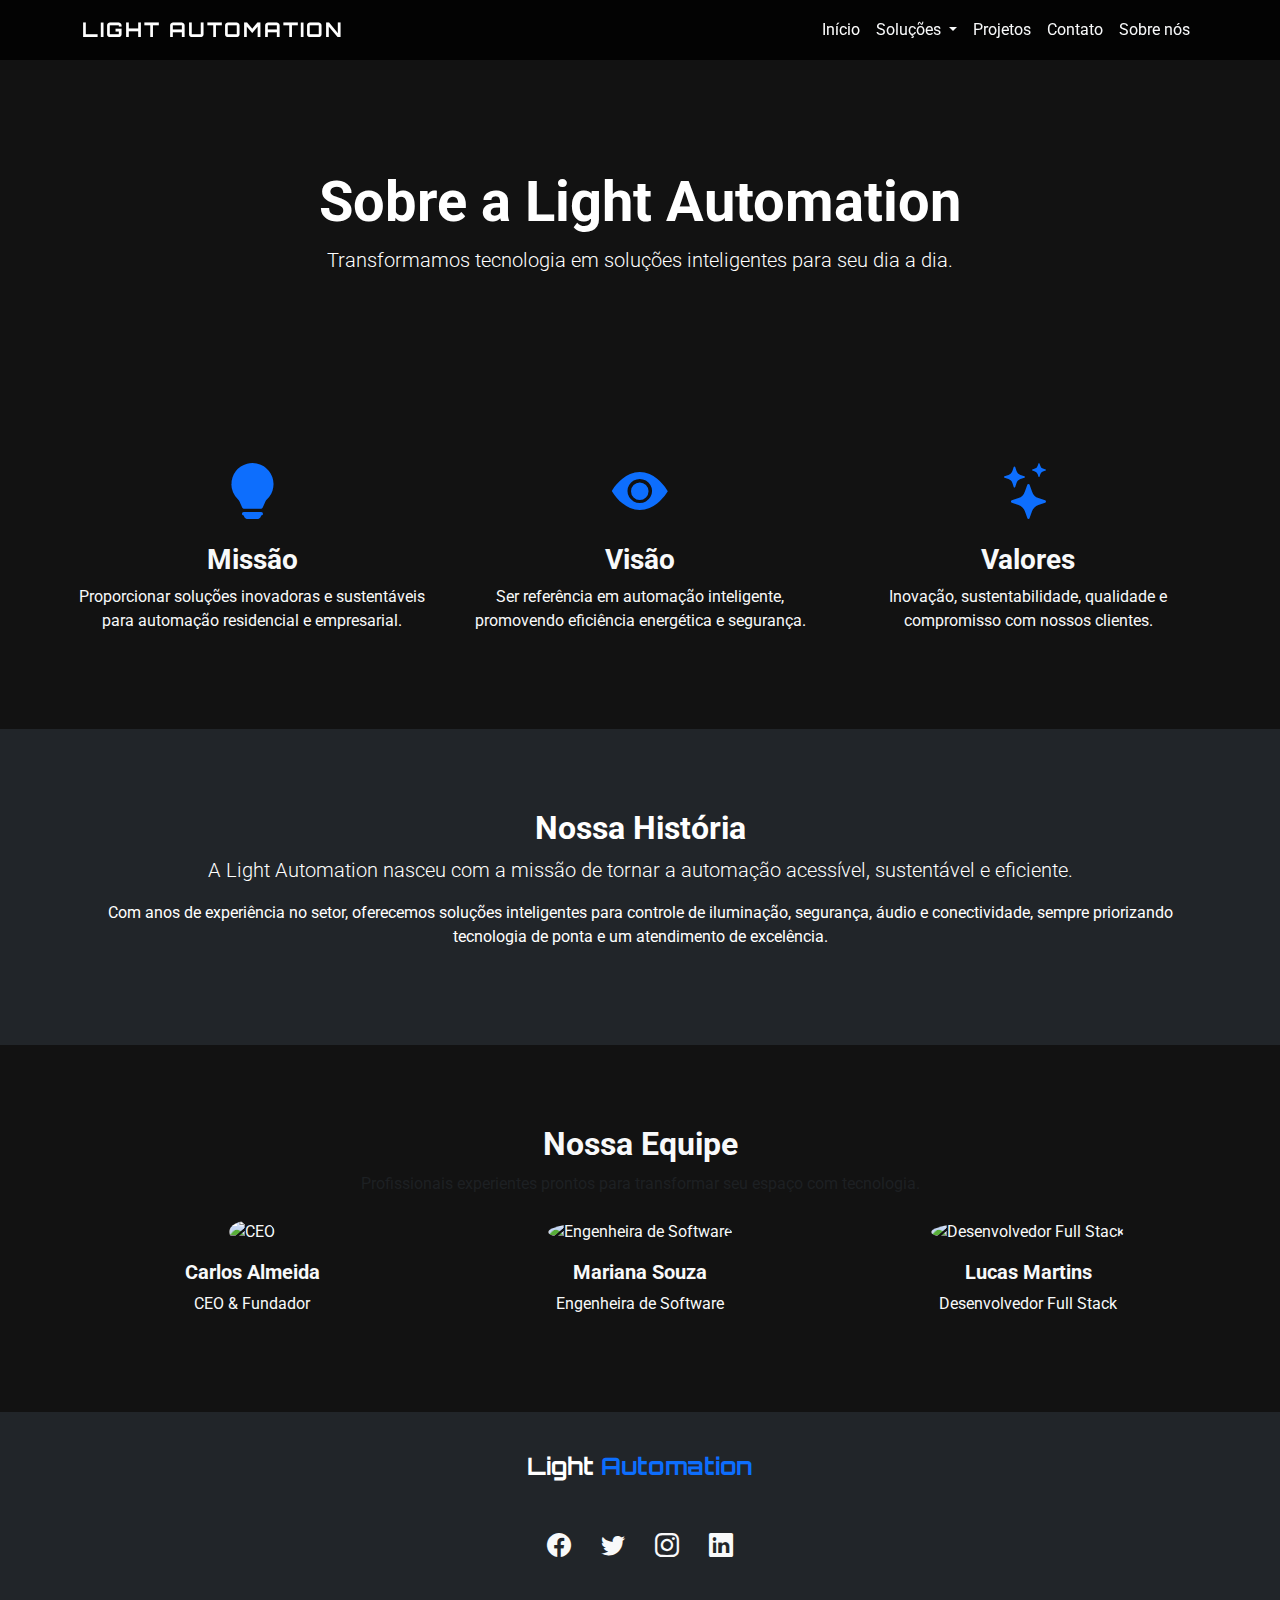
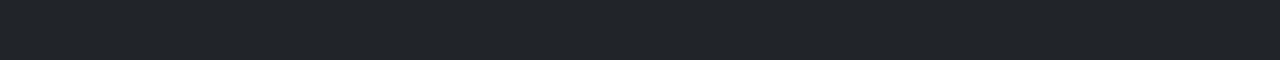
==== about.html @ c6825667 "[feat] - pagina de sobre nós" ====
<!DOCTYPE html>
<html lang="pt-BR">
<head>
  <meta charset="UTF-8">
  <meta name="viewport" content="width=device-width, initial-scale=1.0">
  <title>Sobre Nós - Light Automation</title>

  <!-- Bootstrap CSS -->
  <link rel="stylesheet" href="https://cdn.jsdelivr.net/npm/bootstrap@5.3.0/dist/css/bootstrap.min.css">
  
  <!-- Bootstrap Icons -->
  <link rel="stylesheet" href="https://cdn.jsdelivr.net/npm/bootstrap-icons/font/bootstrap-icons.css">

  <!-- Google Fonts -->
 <!-- Google Fonts -->
 <link rel="preconnect" href="https://fonts.googleapis.com" />
 <link rel="preconnect" href="https://fonts.gstatic.com" crossorigin />
 <link href="https://fonts.googleapis.com/css2?family=Orbitron:wght@400;700&family=Roboto:wght@300;400;700&display=swap" rel="stylesheet" />

  <!-- CSS Personalizado -->
  <link rel="stylesheet" href="css/about.css">
  <link rel="stylesheet" href="css/style.css" />
</head>
<body>

    <nav class="navbar navbar-expand-lg navbar-dark fixed-top">
        <div class="container">
          <a class="navbar-brand fw-bold text-uppercase" href="#">Light Automation</a>
          <button class="navbar-toggler" type="button" data-bs-toggle="collapse" data-bs-target="#navbarContent">
            <span class="navbar-toggler-icon"></span>
          </button>
    
          <div class="collapse navbar-collapse" id="navbarContent">
            <ul class="navbar-nav ms-auto">
              <li class="nav-item"><a class="nav-link active" href="index.html">Início</a></li>
              <li class="nav-item dropdown">
                <a class="nav-link dropdown-toggle" href="#" id="dropdownMenuButton" role="button" data-bs-toggle="dropdown" aria-expanded="false">
                  Soluções
                </a>
                <ul class="dropdown-menu" aria-labelledby="dropdownMenuButton">
                  <li><a class="dropdown-item" href="automation.html">Automação</a></li>
                  <li><a class="dropdown-item" href="service_audio_video.html">Áudio e vídeo</a></li>
                  <li><a class="dropdown-item" href="som.html">Sonorização de ambientes</a></li>
                  <li><a class="dropdown-item" href="wifi.html">Conectividade wifi</a></li>
                  <li><a class="dropdown-item" href="security.html">Segurança</a></li>
                  <li><a class="dropdown-item" href="eletric.html">Elétrica e cabeamento</a></li>
                </ul>
              </li>
              <li class="nav-item"><a class="nav-link" href="#">Projetos</a></li>
              <li class="nav-item"><a class="nav-link" href="contact.html">Contato</a></li>
              <li class="nav-item"><a class="nav-link" href="about.html">Sobre nós</a></li>
            </ul>
          </div>
        </div>
      </nav>

  <!-- 🔹 HERO SECTION -->
  <header class="hero-sobre text-white">
    <div class="container">
      <h1 class="display-4 fw-bold">Sobre a Light Automation</h1>
      <p class="lead">Transformamos tecnologia em soluções inteligentes para seu dia a dia.</p>
    </div>
  </header>

  <!-- 🔹 MISSÃO, VISÃO E VALORES -->
  <section class="container text-center section-spacing">
    <div class="row">
      <div class="col-md-4">
        <i class="bi bi-lightbulb-fill text-primary display-4"></i>
        <h3 class="fw-bold mt-3">Missão</h3>
        <p>Proporcionar soluções inovadoras e sustentáveis para automação residencial e empresarial.</p>
      </div>
      <div class="col-md-4">
        <i class="bi bi-eye-fill text-primary display-4"></i>
        <h3 class="fw-bold mt-3">Visão</h3>
        <p>Ser referência em automação inteligente, promovendo eficiência energética e segurança.</p>
      </div>
      <div class="col-md-4">
        <i class="bi bi-stars text-primary display-4"></i>
        <h3 class="fw-bold mt-3">Valores</h3>
        <p>Inovação, sustentabilidade, qualidade e compromisso com nossos clientes.</p>
      </div>
    </div>
  </section>

  <!-- 🔹 SEÇÃO SOBRE A EMPRESA -->
  <section class="bg-dark text-white section-spacing">
    <div class="container text-center">
      <h2 class="fw-bold">Nossa História</h2>
      <p class="lead">A Light Automation nasceu com a missão de tornar a automação acessível, sustentável e eficiente.</p>
      <p>Com anos de experiência no setor, oferecemos soluções inteligentes para controle de iluminação, segurança, áudio e conectividade, sempre priorizando tecnologia de ponta e um atendimento de excelência.</p>
    </div>
  </section>

  <!-- 🔹 NOSSA EQUIPE -->
  <section class="container text-center section-spacing">
    <h2 class="fw-bold">Nossa Equipe</h2>
    <p class="text-muted">Profissionais experientes prontos para transformar seu espaço com tecnologia.</p>
    
    <div class="row mt-4">
      <div class="col-md-4">
        <img src="https://source.unsplash.com/200x200/?man,technology" class="rounded-circle mb-3" alt="CEO">
        <h5 class="fw-bold">Carlos Almeida</h5>
        <p>CEO & Fundador</p>
      </div>
      <div class="col-md-4">
        <img src="https://source.unsplash.com/200x200/?woman,engineer" class="rounded-circle mb-3" alt="Engenheira de Software">
        <h5 class="fw-bold">Mariana Souza</h5>
        <p>Engenheira de Software</p>
      </div>
      <div class="col-md-4">
        <img src="https://source.unsplash.com/200x200/?man,developer" class="rounded-circle mb-3" alt="Desenvolvedor Full Stack">
        <h5 class="fw-bold">Lucas Martins</h5>
        <p>Desenvolvedor Full Stack</p>
      </div>
    </div>
  </section>

  <!-- 🔹 FOOTER -->
  <footer class="footer-area bg-dark text-white text-center">
    <div class="container">
      <h4 class="fw-bold">Light <span class="text-primary">Automation</span></h4>
      <p class="text-muted">Inovação e tecnologia para um mundo mais sustentável.</p>
      <div class="social-icons">
        <a href="#" class="me-3"><i class="bi bi-facebook"></i></a>
        <a href="#" class="me-3"><i class="bi bi-twitter"></i></a>
        <a href="#" class="me-3"><i class="bi bi-instagram"></i></a>
        <a href="#"><i class="bi bi-linkedin"></i></a>
      </div>
      <p class="text-muted mt-3">© 2024 Light Automation. Todos os direitos reservados.</p>
    </div>
  </footer>

  <!-- Bootstrap JS -->
  <script src="https://cdn.jsdelivr.net/npm/bootstrap@5.3.0/dist/js/bootstrap.bundle.min.js"></script>

</body>
</html>
---- css/about.css ----
/* Ajustando espaços e margens */
 .hero-sobre {
    background: url('https://source.unsplash.com/1600x900/?technology,innovation') center/cover no-repeat;
    height: 300px;
    display: flex;
    align-items: center;
    justify-content: center;
    text-align: center;
    padding: 50px 0;
    margin-top: 80px; /* Garantindo espaço após a navbar */
  }

  .section-spacing {
    padding: 80px 0; /* Aumentando o espaço entre seções */
  }

  .footer-area {
    padding: 40px 0;
  }

  .social-icons a {
    font-size: 24px;
    color: #ffffff;
    margin: 0 10px;
    transition: 0.3s;
  }

  .social-icons a:hover {
    color: #0d6efd;
  }
---- css/style.css ----
/* 🔹 Estilos Gerais */
body {
  font-family: 'Roboto', sans-serif;
  background-color: #121212;
  color: #f8f9fa;
}

/* 🔹 Navbar */
.navbar {
  background-color: rgba(0, 0, 0, 0.8);
  padding: 10px 0;
}

.navbar-brand {
  font-family: 'Orbitron', sans-serif;
  font-size: 20px;
  letter-spacing: 2px;
}

.navbar-nav .nav-link {
  color: #f8f9fa;
  transition: 0.3s;
}

.navbar-nav .nav-link:hover {
  color: #0dcaf0;
}

/* dropdown */


/* 🔹 HERO SECTION */
.hero {
  position: relative;
  height: 100vh;
  display: flex;
  align-items: center;
  justify-content: center;
  text-align: center;
  background: linear-gradient(120deg, #0a0a0a, #1c1c1c);
  overflow: hidden;
}

/* .overlay {
  position: absolute;
  width: 100%;
  height: 100%;
  background: radial-gradient(circle, rgba(0,0,0,0.4), rgba(0,0,0,0.9));
} */

.hero h1 {
  font-family: 'Orbitron', sans-serif;
  text-transform: uppercase;
  font-size: 3rem;
}

.btn-hero {
  display: inline-block;
  padding: 10px 20px;
  border: 2px solid #0dcaf0;
  color: #0dcaf0;
  text-transform: uppercase;
  font-weight: bold;
  transition: 0.3s;
}

.btn-hero:hover {
  background: #0dcaf0;
  color: #121212;
}

/* 🔹 FOOTER */
.footer-area {
  background: #181818;
  padding: 40px 0;
  text-align: center;
}

.footer-area h4 {
  font-family: 'Orbitron', sans-serif;
}

.footer-area .social-icons a {
  font-size: 24px;
  color: #f8f9fa;
  transition: 0.3s;
}

.footer-area .social-icons a:hover {
  color: #0dcaf0;
}





.services {
  background-color: #181818;
  color: #f8f9fa;
}

.service-card {
  background: #212121;
  color: #f8f9fa;
  border: none;
  padding: 20px;
  transition: 0.3s;
}

.service-card:hover {
  transform: translateY(-10px);
  box-shadow: 0px 4px 15px rgba(0, 255, 255, 0.2);
}

.service-icon {
  font-size: 40px;
  color: #0dcaf0;
  margin-bottom: 10px;
}


.content {
  background: url('../images/image_section.jpg') no-repeat center center;
  background-size: cover;
  padding: 80px 20px;
  position: relative;
}

.overlay {
  position: absolute;
  top: 0;
  left: 0;
  width: 100%;
  height: 100%;
  background: rgba(0, 0, 0, 0.5);
}

.content h2, .content p {
  position: relative;
  z-index: 2;
}
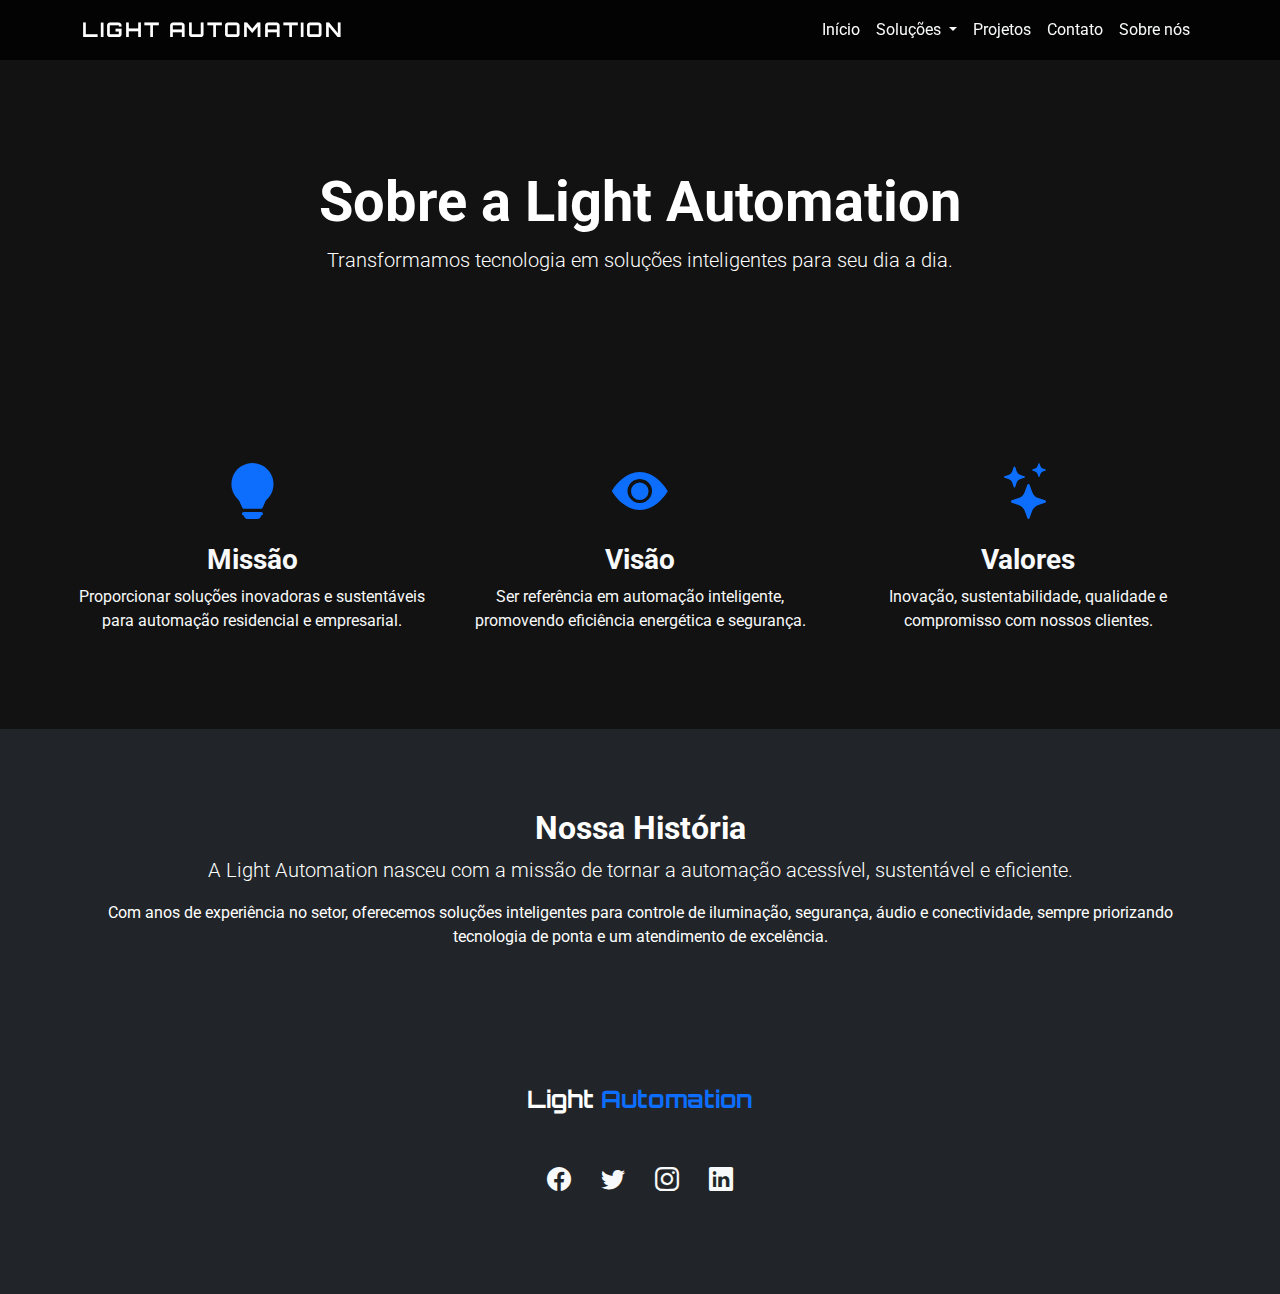
==== commit 3e319304: "[fix] - correções" ====
--- a/about.html
+++ b/about.html
@@ -93,7 +93,7 @@
   </section>
 
   <!-- 🔹 NOSSA EQUIPE -->
-  <section class="container text-center section-spacing">
+  <!-- <section class="container text-center section-spacing">
     <h2 class="fw-bold">Nossa Equipe</h2>
     <p class="text-muted">Profissionais experientes prontos para transformar seu espaço com tecnologia.</p>
     
@@ -114,7 +114,7 @@
         <p>Desenvolvedor Full Stack</p>
       </div>
     </div>
-  </section>
+  </section> -->
 
   <!-- 🔹 FOOTER -->
   <footer class="footer-area bg-dark text-white text-center">
--- a/css/about.css
+++ b/css/about.css
@@ -27,4 +27,14 @@
 
   .social-icons a:hover {
     color: #0d6efd;
+  }
+
+  @media(max-width:768px ){
+    html{
+        font-size: 87.5%;
+    }
+    .wrapper{
+        grid-template-columns: 1fr;
+    }
+
   }--- a/css/style.css
+++ b/css/style.css
@@ -3,6 +3,9 @@
   font-family: 'Roboto', sans-serif;
   background-color: #121212;
   color: #f8f9fa;
+  display: flex;
+  flex-direction: column;
+  min-height: 100vh;
 }
 
 /* 🔹 Navbar */
@@ -54,6 +57,13 @@
   font-size: 3rem;
 }
 
+
+.services h2{
+  color: #0dcaf0;
+}
+
+
+
 .btn-hero {
   display: inline-block;
   padding: 10px 20px;
@@ -89,9 +99,6 @@
 .footer-area .social-icons a:hover {
   color: #0dcaf0;
 }
-
-
-
 
 
 .services {
@@ -138,4 +145,31 @@
 .content h2, .content p {
   position: relative;
   z-index: 2;
+}
+
+
+@media(max-width:768px ){
+  html{
+      font-size: 87.5%;
+  }
+  .wrapper{
+      grid-template-columns: 1fr;
+  }
+
+  .hero {
+    height: auto;
+    padding: 50px 20px;
+  }
+
+  .hero h1 {
+    font-size: 2rem;
+  }
+
+  .btn-hero {
+    padding: 10px 20px;
+    font-size: 0.9rem;
+  }
+
+
+  
 }